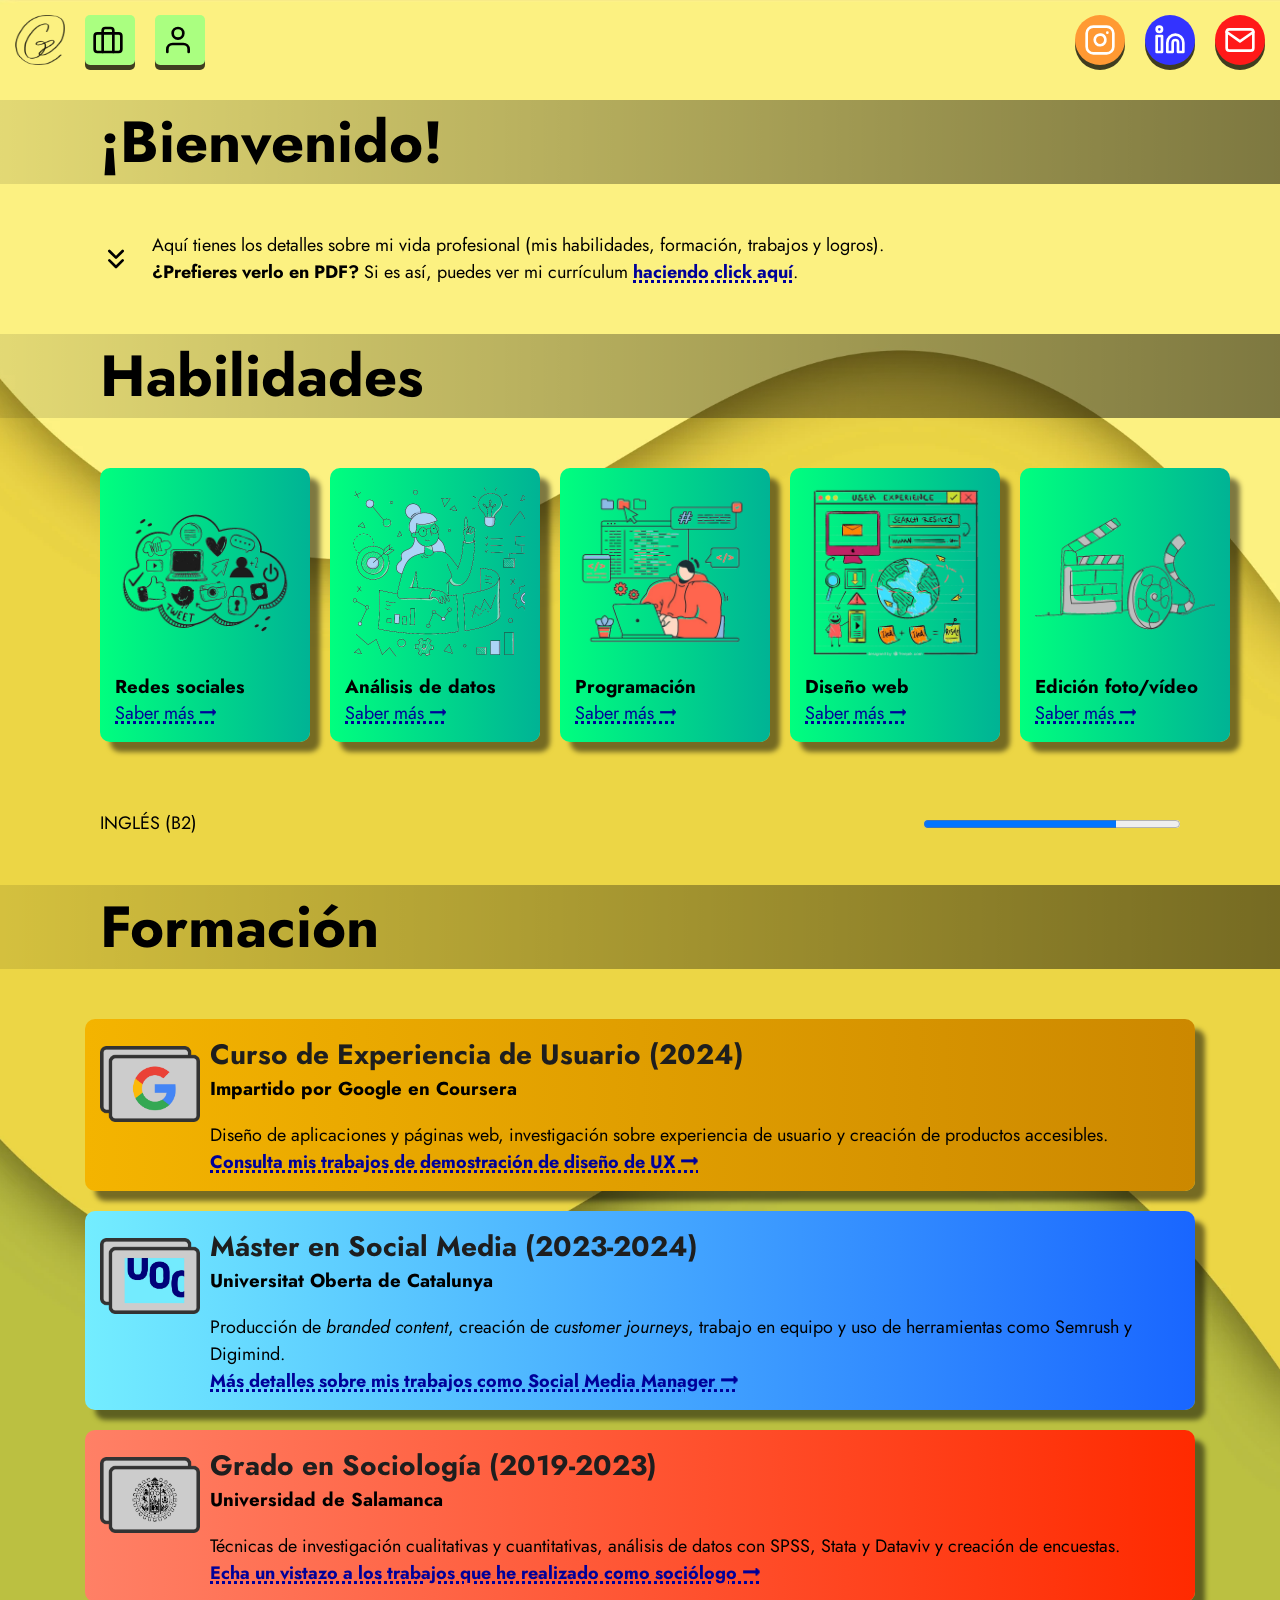
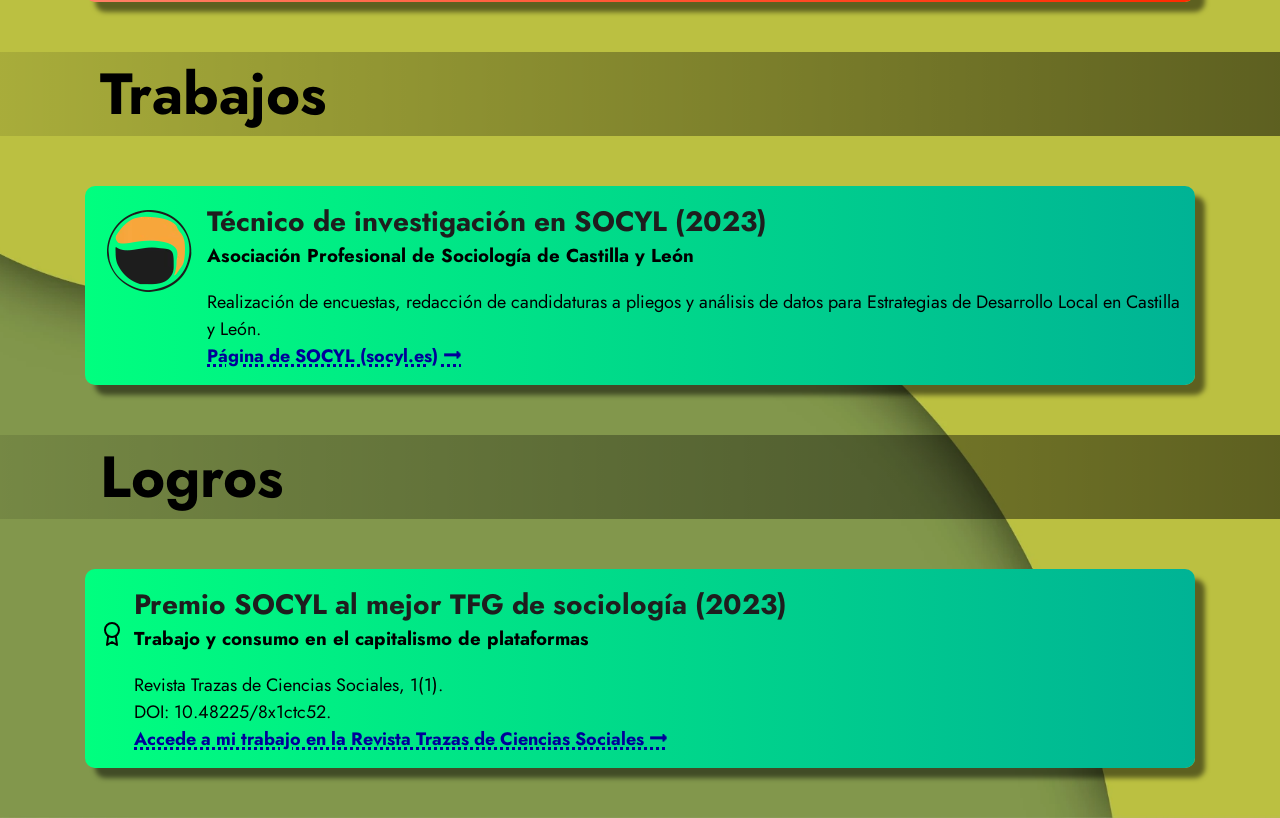
==== cv/index.html @ 86f01ad5 "Mejora de estilo en el CV (5)" ====
<!-- Background by soepratman on Freepik: https://www.freepik.com/free-vector/abstract-paper-cut-shape-wave-background_263023149.htm -->

<!-- "Social media photo" by Tracy LeBlanc on Pexels: https://www.pexels.com/photo/person-holding-iphone-showing-social-networks-folder-607812/ -->

<!-- "Data analysis" photo by upklyak on Freepik: https://www.freepik.com/free-vector/data-analysis-business-concept-doodle-analysts-office-people-work-together-research-statistics-charts-graphs-diagrams-sales-management-operational-reports-line-art-vector-illustration_22488926.htm -->

<!-- "Coding" photo by storyset on Freepik: https://www.freepik.com/free-vector/coding-concept-illustration_82635880.htm#fromView=search&page=2&position=16&uuid=553d18ad-f799-4202-9075-dafa875d6c04 -->

<!-- "Web design" photo by freepik on Freepik: https://www.freepik.com/free-vector/doodles-user-experience-elements_848541.htm#fromView=search&page=1&position=1&uuid=ef7c3ce8-d54f-4011-b3e0-079761cba2c1 -->

<!-- "Video editing" photo by freepik on Freepik: https://www.freepik.com/free-vector/hand-drawn-movie-theater-drawing-illustration_144644492.htm#fromView=search&page=1&position=0&uuid=a1c13c1f-f8a5-4d19-814b-1708a0fb0c94 -->

<head>
	<link rel="stylesheet" href="/assets/global.css">
	<link rel="stylesheet" href="index.css">
	<meta http-equiv="Content-Type" content="text/html; charset=utf-8">
	<meta name="viewport" content="width=device-width, initial-scale=1.0">

	<title>César Gutiérrez, UX</title>
</head>
<body onload="injectReusables()">
	<section class="screen" id="screen">
		<h1>¡Bienvenido!</h1>
		<div class="nopad list row">
			<img class="icon" src="/assets/img/icons/chevrons-down.svg">
			<div id="text">
				<p>Aquí tienes los detalles sobre mi vida profesional (mis habilidades, formación, trabajos y logros).<br>
				<b>¿Prefieres verlo en PDF?</b> Si es así, puedes ver mi currículum <a href="/assets/pdf/Currículum.pdf">haciendo click aquí</a>.</p>
			</div>
		</div>
		<h1>Habilidades</h1>
		<div class="list row">
			<div class="card vertical">
				<img src="/assets/img/skills/social-media.webp">
				<div class="description">
					<h3>Redes sociales</h3>
					<p><a href="">Saber más 🠖</a></p>
				</div>
			</div>
			<div class="card vertical">
				<img src="/assets/img/skills/data-analysis.webp">
				<div class="description">
					<h3>Análisis de datos</h3>
					<p><a href="">Saber más 🠖</a></p>
				</div>
			</div>
			<div class="card vertical">
				<img src="/assets/img/skills/coding.webp">
				<div class="description">
					<h3>Programación</h3>
					<p><a href="">Saber más 🠖</a></p>
				</div>
			</div>
			<div class="card vertical">
				<img src="/assets/img/skills/web-design.webp">
				<div class="description">
					<h3>Diseño web</h3>
					<p><a href="">Saber más 🠖</a></p>
				</div>
			</div>
			<div class="card vertical">
				<img src="/assets/img/skills/video-editing.webp">
				<div class="description">
					<h3>Edición foto/vídeo</h3>
					<p><a href="">Saber más 🠖</a></p>
				</div>
			</div>
		</div>
		<div class="nopad list row">
			<p>INGLÉS (B2)</p>
			<div class="separator"></div>
			<progress value="75" max="100"></progress>
		</div>
		<h1>Formación</h1>
		<div class="list col">
			<div class="card horizontal" id="google">
				<img src="/assets/img/acreditations/google.webp">
				<div class="description">
					<h2>Curso de Experiencia de Usuario (2024)</h2>
					<h3>Impartido por Google en Coursera</h3>
					<p>Diseño de aplicaciones y páginas web, investigación sobre experiencia de usuario y creación de productos accesibles.<br>
						<a href="">Consulta mis trabajos de demostración de diseño de UX 🠖</a></p>
				</div>
			</div>
			<div class="card horizontal" id="uoc">
				<img src="/assets/img/acreditations/uoc.webp">
				<div class="description">
					<h2>Máster en Social Media (2023-2024)</h2>
					<h3>Universitat Oberta de Catalunya</h3>
					<p>Producción de <i>branded content</i>, creación de <i>customer journeys</i>, trabajo en equipo y uso de herramientas como Semrush y Digimind.<br>
						<a href="">Más detalles sobre mis trabajos como Social Media Manager 🠖</a></p>
				</div>
			</div>
			<div class="card horizontal" id="usal">
				<img src="/assets/img/acreditations/usal.webp">
				<div class="description">
					<h2>Grado en Sociología (2019-2023)</h2>
					<h3>Universidad de Salamanca</h3>
					<p>Técnicas de investigación cualitativas y cuantitativas, análisis de datos con SPSS, Stata y Dataviv y creación de encuestas.<br>
						<a href="">Echa un vistazo a los trabajos que he realizado como sociólogo 🠖</a></p>
				</div>
			</div>
		</div>
		<h1>Trabajos</h1>
		<div class="list col">
			<div class="card horizontal" id="socyl">
				<img src="/assets/img/jobs/socyl.webp">
				<div class="description">
					<h2>Técnico de investigación en SOCYL (2023)</h2>
					<h3>Asociación Profesional de Sociología de Castilla y León</h3>
					<p>Realización de encuestas, redacción de candidaturas a pliegos y análisis de datos para Estrategias de Desarrollo Local en Castilla y León.<br>
						<a href="https://www.socyl.es/" target="_blank">Página de SOCYL (socyl.es) 🠖</a></p>
				</div>
			</div>
		</div>
		<h1>Logros</h1>
		<div class="list col">
			<div class="card horizontal" id="tfg">
				<img src="/assets/img/icons/award.svg">
				<div class="description">
					<h2>Premio SOCYL al mejor TFG de sociología (2023)</h2>
					<h3>Trabajo y consumo en el capitalismo de plataformas</h3>
					<p>
						Revista Trazas de Ciencias Sociales, 1(1).<br>
						DOI: 10.48225/8x1ctc52.<br>
						<a href="https://doi.org/10.48225/8x1ctc52" target="_blank">Accede a mi trabajo en la Revista Trazas de Ciencias Sociales 🠖</a>
					</p>
	</section>

	<!-- LOCAL -->
	<script src="/assets/global.js"></script>
</body>
---- assets/global.css ----
:root {
	--btn: rgb(170, 255, 128); /* aaff80 */
	--btn-pressed: rgb(250, 231, 135); /* fae787 */
	--lnk: rgb(0, 0, 153); /* 000099 */
	--lnk-hover: rgb(38, 0, 77); /* 26004D */
	--lnk-pressed: rgb(153, 153, 0); /* 999900 */
}

@font-face {
	font-family: "Jost*";
	src: url('/assets/fonts/Jost-400-Book.otf') format('opentype');
	font-weight: normal;
	font-style: normal;
}

@font-face {
	font-family: "Jost*";
	src: url('/assets/fonts/Jost-400-BookItalic.otf') format('opentype');
	font-weight: normal;
	font-style: italic;
}

@font-face {
	font-family: "Jost*";
	src: url('/assets/fonts/Jost-700-Bold.otf') format('opentype');
	font-weight: bold;
	font-style: normal;
}

@font-face {
	font-family: "Jost*";
	src: url('/assets/fonts/Jost-700-BoldItalic.otf') format('opentype');
	font-weight: bold;
	font-style: italic;
}

@font-face {
	font-family: "Charter";
	src: url('/assets/fonts/Charter-Regular.otf') format('opentype');
	font-weight: normal;
	font-style: normal;
}

@font-face {
	font-family: "Charter";
	src: url('/assets/fonts/Charter-RegularItalic.otf') format('opentype');
	font-weight: normal;
	font-style: italic;
}

@font-face {
	font-family: "Charter";
	src: url('/assets/fonts/Charter-Bold.otf') format('opentype');
	font-weight: bold;
	font-style: normal;
}

@font-face {
	font-family: "Charter";
	src: url('/assets/fonts/Charter-BoldItalic.otf') format('opentype');
	font-weight: bold;
	font-style: italic;
}

@font-face {
	font-family: "Lora";
	src: url('/assets/fonts/Lora-Regular.ttf') format('truetype');
	font-weight: normal;
	font-style: normal;
}

@font-face {
	font-family: "Lora";
	src: url('/assets/fonts/Lora-Bold.ttf') format('truetype');
	font-weight: bold;
	font-style: normal;
}

@font-face {
	font-family: "Lora";
	src: url('/assets/fonts/Lora-Italic.ttf') format('truetype');
	font-weight: normal;
	font-style: italic;
}

@font-face {
	font-family: "Lora";
	src: url('/assets/fonts/Lora-BoldItalic.ttf') format('truetype');
	font-weight: bold;
	font-style: italic;
}

@font-face {
	font-family: "Source Code Pro";
	src: url('/assets/fonts/SourceCodePro-Regular.otf') format('opentype');
	font-weight: normal;
	font-style: normal;
}

@font-face {
	font-family: "Source Code Pro";
	src: url('/assets/fonts/SourceCodePro-Italic.otf') format('opentype');
	font-weight: normal;
	font-style: italic;
}

@font-face {
	font-family: "Source Code Pro";
	src: url('/assets/fonts/SourceCodePro-Bold.otf') format('opentype');
	font-weight: bold;
	font-style: normal;
}

@font-face {
	font-family: "Source Code Pro";
	src: url('/assets/fonts/SourceCodePro-BoldIt.otf') format('opentype');
	font-weight: bold;
	font-style: italic;
}

html, body {
	/* Spacing */
	margin: 0px;
	padding: 0px;

	font-family: Jost*;
}

section {
	z-index: 1;
}

section.screen {
	/* Size (covers all screen) */
	height: 100%;
	
	/* Organization */
	display: flex;
	flex-direction: column;

	/* Styling */
	background-size: cover;
	background-repeat: no-repeat;
	background-position: bottom;

	/* Animation */
	transition: 1s;
}

span {
	display: inline;
}

button {
	display: block;
	cursor: pointer;
	background-color: var(--btn);
	border-radius: 5px;
	box-shadow: 0px 5px rgba(0, 0, 0, 0.75);

	font-family: "Jost*";
	font-size: 24px;
	padding: 4px;

	border: none;
	transition: 0.3s;
}

button:hover {
	filter: brightness(1.20);
}

button:active {
	background-color: var(--btn-pressed);
	box-shadow: 0px 1px rgba(0, 0, 0, 0.75);
	transform: translateY(2px);

	transition: 0.05s;
}

a {
	color: var(--lnk);
	font-weight: bold;
	text-decoration: 3px dotted underline;
	transition: 0.3s;
}

a:hover {
	color: var(--lnk-hover);
	transition: 0.2s;
}

a:active {
	color: var(--lnk-pressed);
}

h1 {
	color: black;

	font-family: "Jost*";
	font-size: 58px;
	font-weight: bold;

	margin: 0px;
}

h2 {
	color: rgb(30, 30, 30);

	font-family: "Jost*";
	font-size: 28px;
	font-weight: bold;

	margin: 0px;
	margin-bottom: 5px;
}

h3 {
	font-family: "Jost*";
	font-weight: bold;

	margin: 0px;
	margin-bottom: 5px;
}

p {
	font-family: "Jost*";
	font-size: 18px;
	line-height: 1.5;
}

.moved {
	transform: translateX(-100%);
	opacity: 0;
	transition: 1s;
}

.separator {
	flex-grow: 999;
}

.circle {
	border-radius: 50%;
}

.extra-text {
	opacity: 0;
	font-size: 0px;
	transition: 0.5s
}

*:hover > .extra-text {
	opacity: 1;
	padding-right: 5px;
	font-size: 24px;
	transition: 0.5s;
}

.no-underline {
	text-decoration-line: none;
}

#navbar {
	/* Size */
	max-height: 90px;

	/* Spacing */
	padding: 15px;
	gap: 20px;

	/* Position */
	position: fixed;
	top: 0;
	left: 0;
	right: 0;
	z-index: 998;

	/* Organization */
	display: flex;
	align-items: center;
}

#navbar button {
	/* Organization */
	display: flex;
	flex-direction: horizontal;
	justify-content: center;
	align-items: center;

	/* Styling */
	min-width: 50px;
	min-height: 50px;
	gap: 5px;
}

#navbar button img {
	height: 32px;
}

#navbar #signature {
	height: 50px;
	width: 50px;
}

/* Mobile devices */
@media (any-pointer: coarse) {
	.extra-text {
		display: none;
	}
}

/* Computer devices */
@media (any-pointer: fine) {
	
}
---- cv/index.css ----
:root {
	--usal-bgn: rgb(255,128,102);
	--usal-end: rgb(255,42,0);
	--uoc-bgn: rgb(115,237,255);
	--uoc-end: rgb(25,102,255);
	--google-bgn: rgb(244,180,0);
	--google-end: rgb(204,136,0);
}

@keyframes fadein {
	to { opacity: 1; }
}

section.screen {
	height: auto;

	padding-top: 100px;

	background-image: url('/assets/img/backgrounds/abstract-background-yellow.webp');
	background-position: top;

	opacity: 0;
	animation: fadein 1s;
	animation-fill-mode: forwards;
}

section.screen > * {
	padding-left: 100px;
	padding-right: 100px;
	margin-bottom: 30px;
}

h1 {
	background: linear-gradient(90deg, rgba(0, 0, 0, 0.1) 0%, rgba(0, 0, 0, 0.5) 100%);
}

progress {
	min-width: 20vw;
}

.icon {
	height: 32px;
}

.card {
	display: flex;
	flex-direction: row;

	padding: 15px;
	gap: 10px;

	background: linear-gradient(90deg, rgb(0,255,127) 0%, rgb(0,179,149) 100%);
	border-radius: 10px;
	box-shadow: 10px 10px 5px rgba(0, 0, 0, 0.5);

	transition: 0.33s;
}

.card:hover {
	translate: -5px -5px;
	box-shadow: 15px 15px 10px rgba(0, 0, 0, 0.5);
	transition: 0.33s;
}

.list {
	display: flex;
	gap: 20px;
	padding: 20px;
	align-items: center;
}

.list.col {
	flex-direction: column;
}

.list.col .card {
	min-width: 100%;
}

.list.row {
	flex-direction: row;
	overflow-x: scroll;
}

.list.row .card {
	min-height: 100%;
}

.vertical {
	display: flex;
	flex-direction: column;

	gap: 10px;
}

.vertical a {
	font-weight: normal;
}

.vertical img {
	width: 180px;
	height: 180px;
}

.vertical .description {
	display: flex;
	flex-direction: column;
	gap: 0px;
}

.vertical .description * {
	margin: 0px;
}

.horizontal img {
	object-fit: contain;
	max-width: 100;
	max-height: 100;
}

.horizontal .description {
	display: flex;
	flex-direction: column;
	gap: 0px;
}

.horizontal .description > * {
	margin: 0px;
}

.horizontal .description > h3 {
	margin-bottom: 20px;
}

.nopad {
	padding: 0px;
}

#usal {
	background: linear-gradient(90deg, var(--usal-bgn) 0%, var(--usal-end) 100%);
}

#uoc {
	background: linear-gradient(90deg, var(--uoc-bgn) 0%, var(--uoc-end) 100%);
}

#google {
	background: linear-gradient(90deg, var(--google-bgn) 0%, var(--google-end) 100%);
}
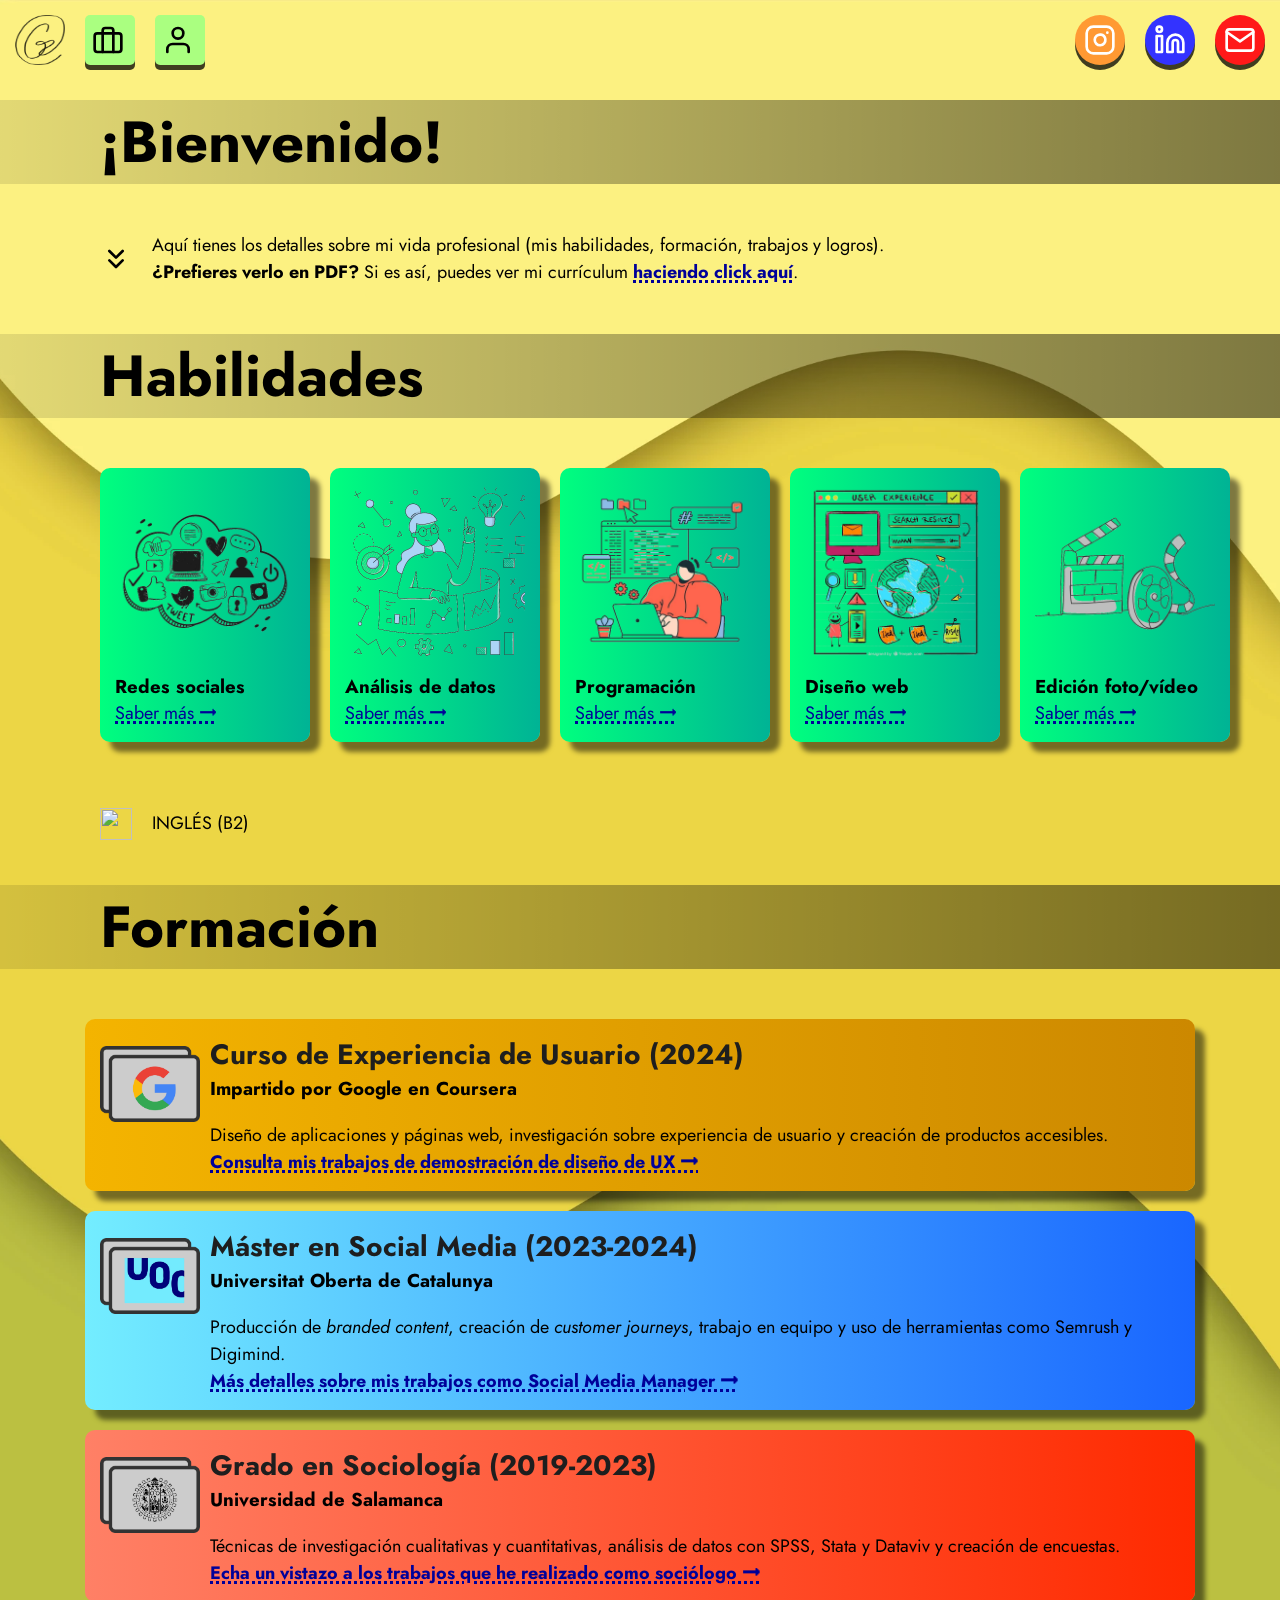
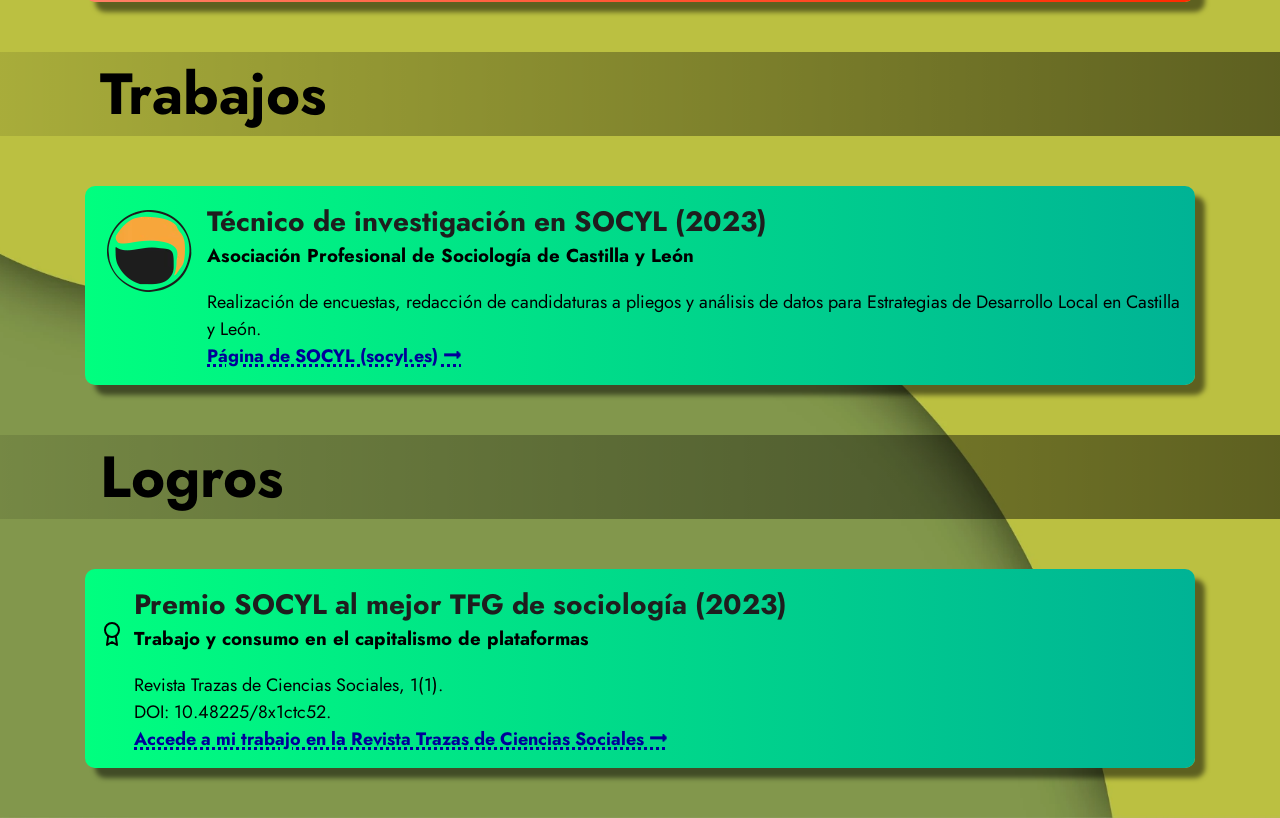
==== commit 88d32ac1: "Añadir inglés (2)" ====
--- a/cv/index.html
+++ b/cv/index.html
@@ -67,9 +67,8 @@
 			</div>
 		</div>
 		<div class="nopad list row">
+			<img class="icon" src="/assets/img/icons/chevrons-right.svg">
 			<p>INGLÉS (B2)</p>
-			<div class="separator"></div>
-			<progress value="75" max="100"></progress>
 		</div>
 		<h1>Formación</h1>
 		<div class="list col">
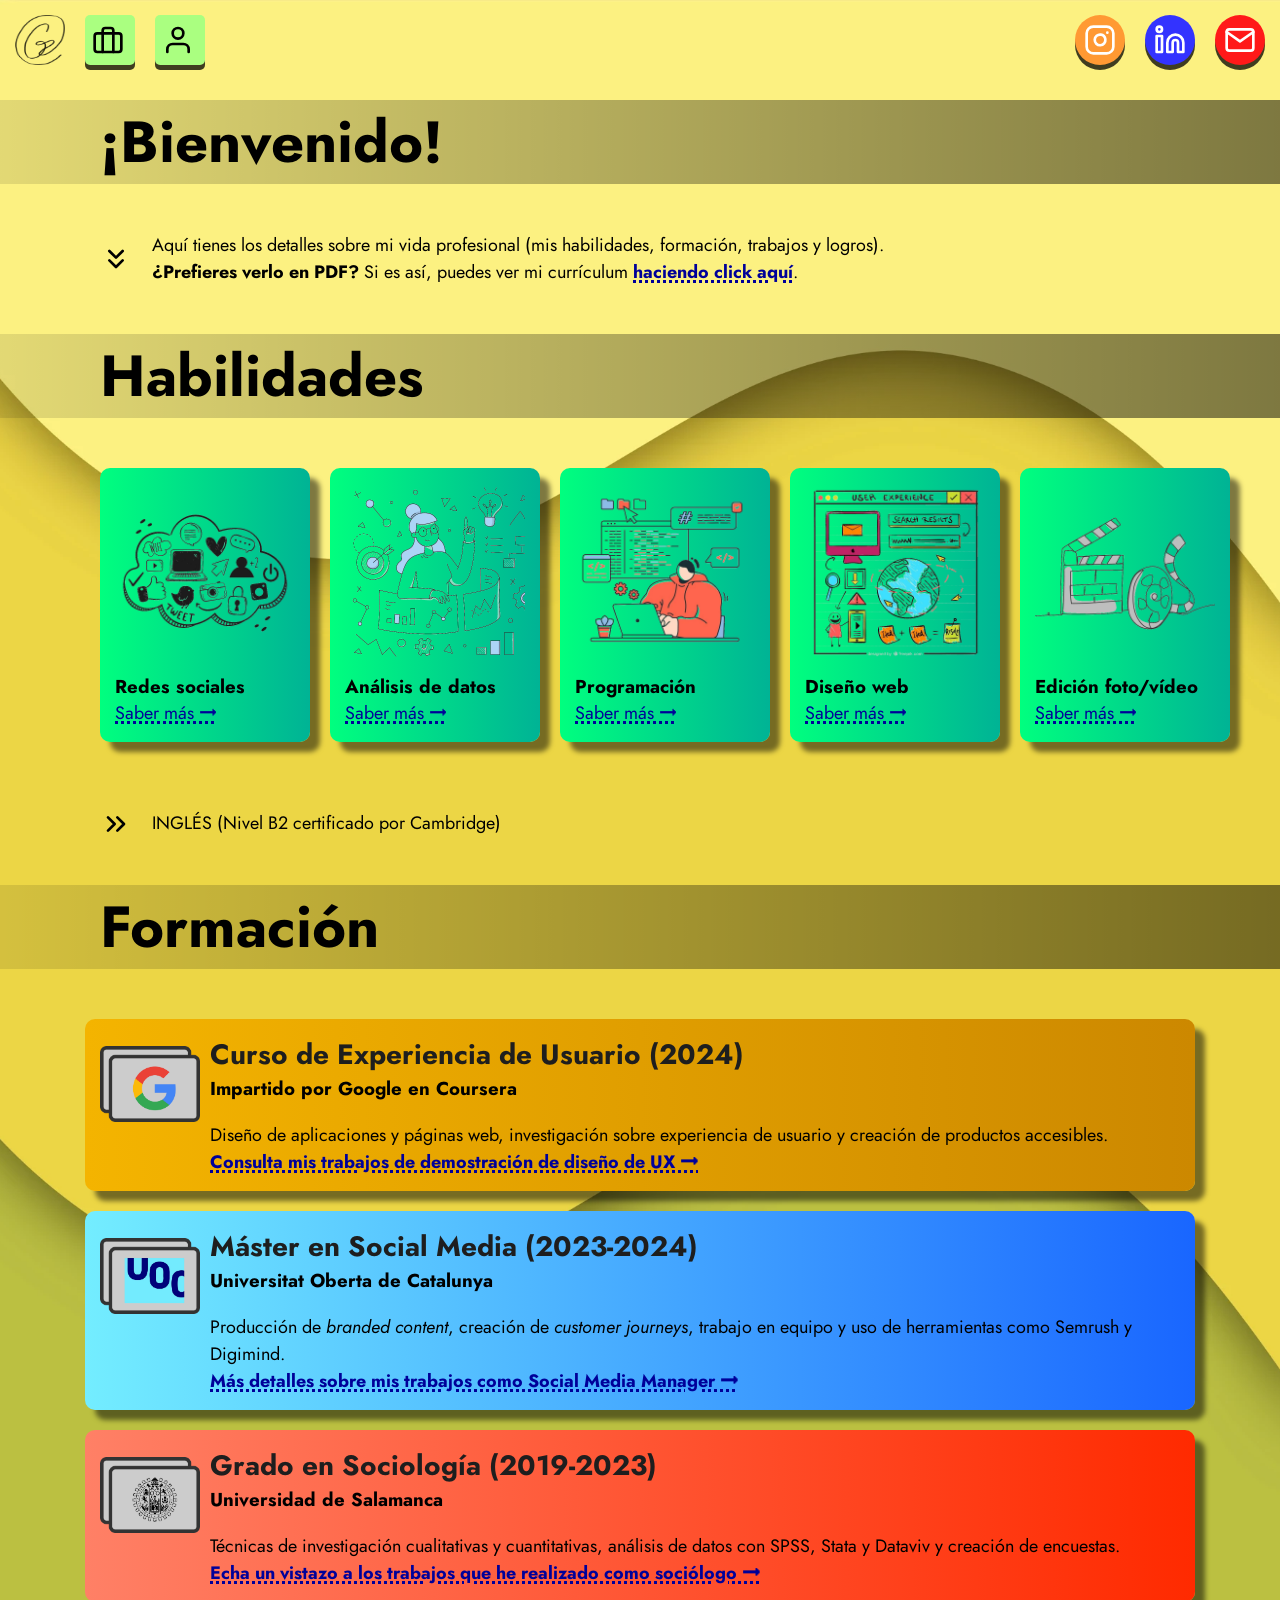
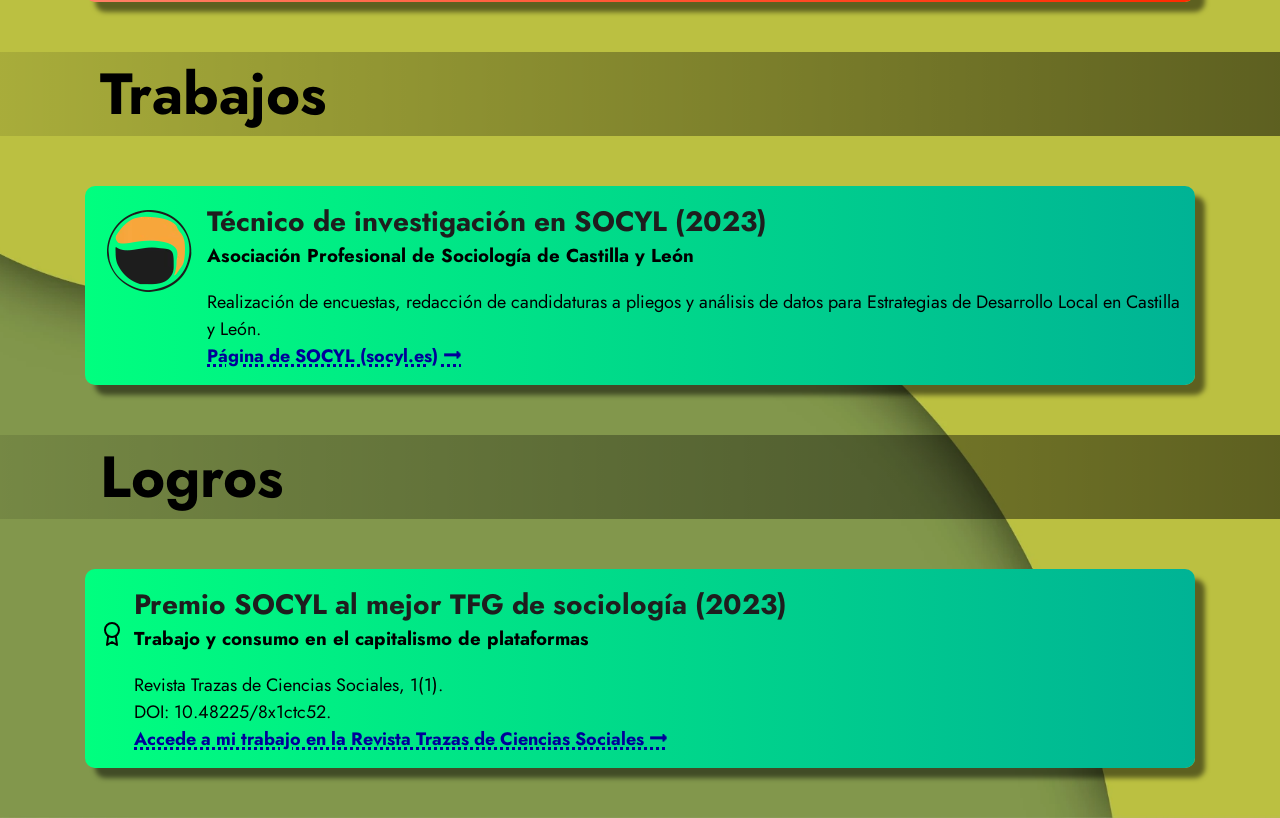
==== commit 8aee5a17: "Añadir inglés (3)" ====
--- a/cv/index.html
+++ b/cv/index.html
@@ -68,7 +68,7 @@
 		</div>
 		<div class="nopad list row">
 			<img class="icon" src="/assets/img/icons/chevrons-right.svg">
-			<p>INGLÉS (B2)</p>
+			<p>INGLÉS (Nivel B2 certificado por Cambridge)</p>
 		</div>
 		<h1>Formación</h1>
 		<div class="list col">
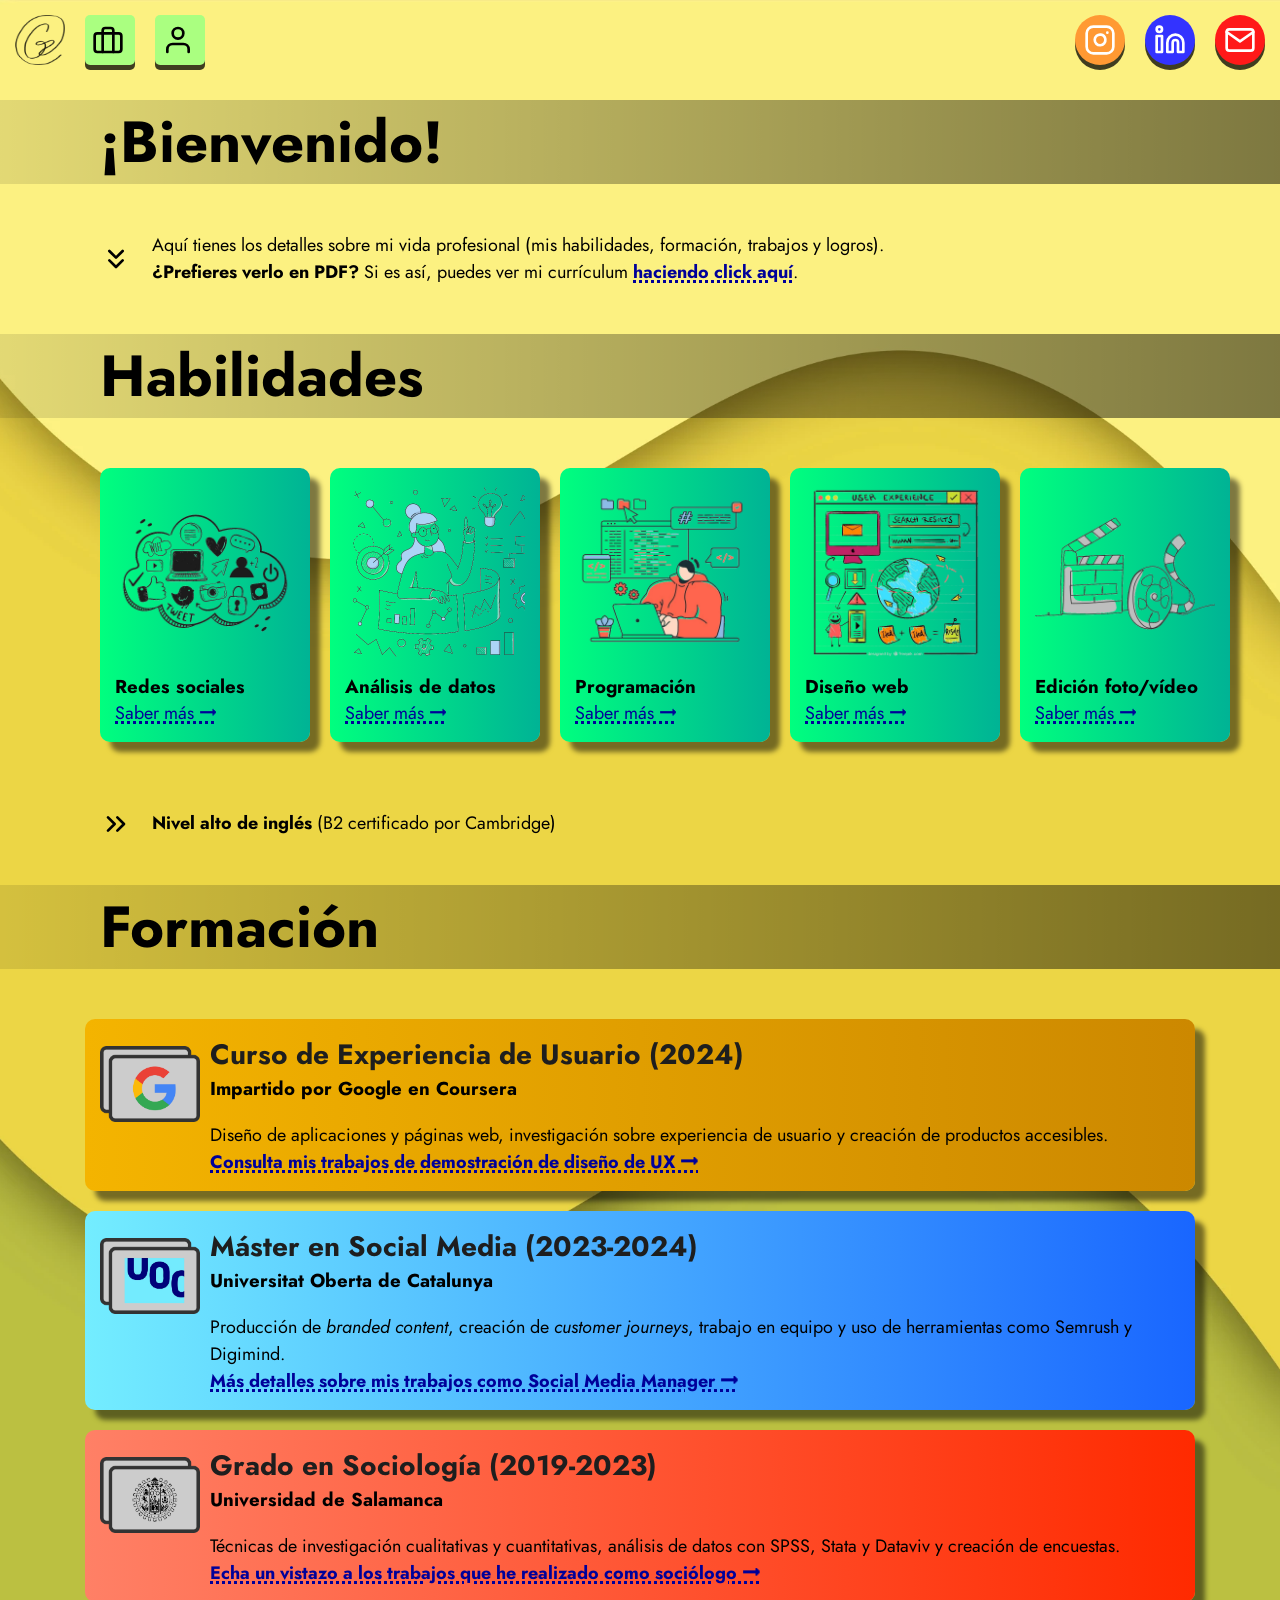
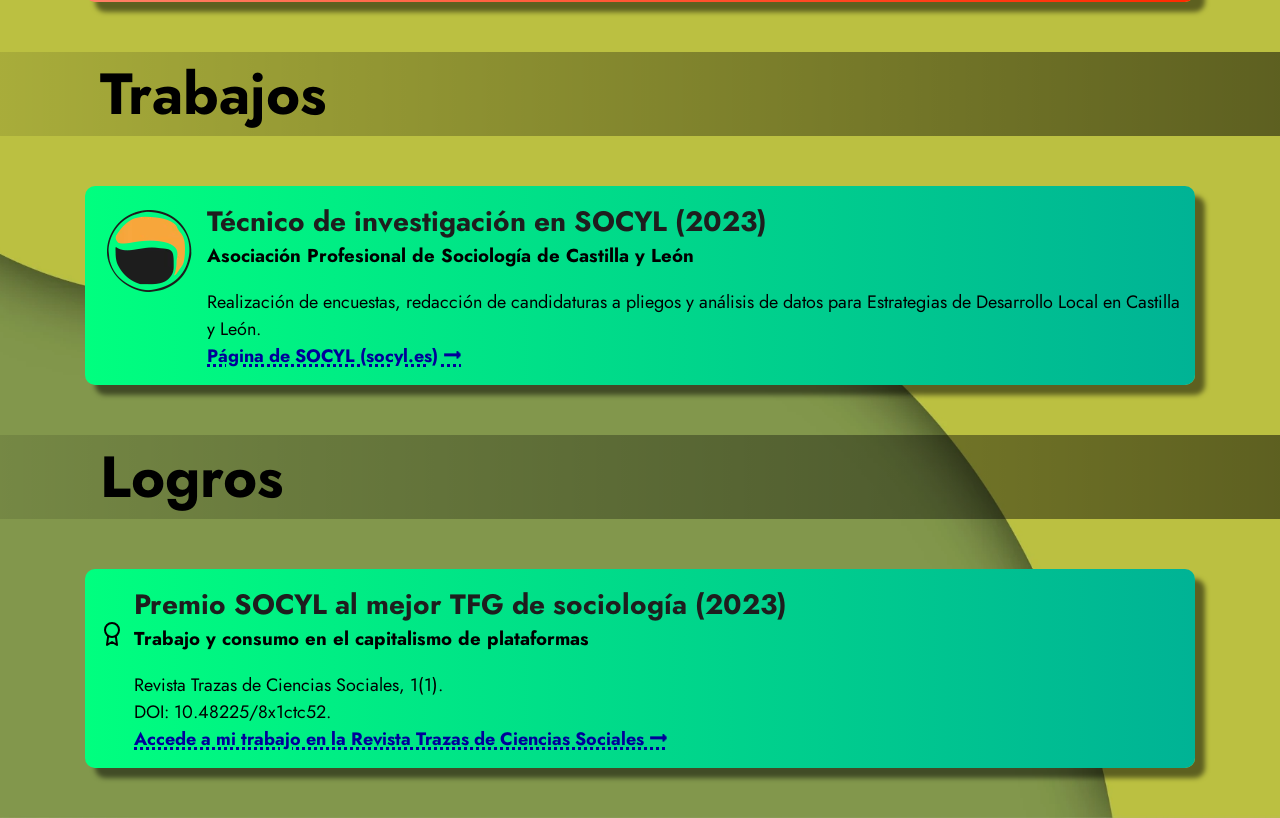
==== commit 14dd2d11: "Añadir inglés (4)" ====
--- a/cv/index.html
+++ b/cv/index.html
@@ -68,7 +68,7 @@
 		</div>
 		<div class="nopad list row">
 			<img class="icon" src="/assets/img/icons/chevrons-right.svg">
-			<p>INGLÉS (Nivel B2 certificado por Cambridge)</p>
+			<p><b>Nivel alto de inglés</b> (B2 certificado por Cambridge)</p>
 		</div>
 		<h1>Formación</h1>
 		<div class="list col">
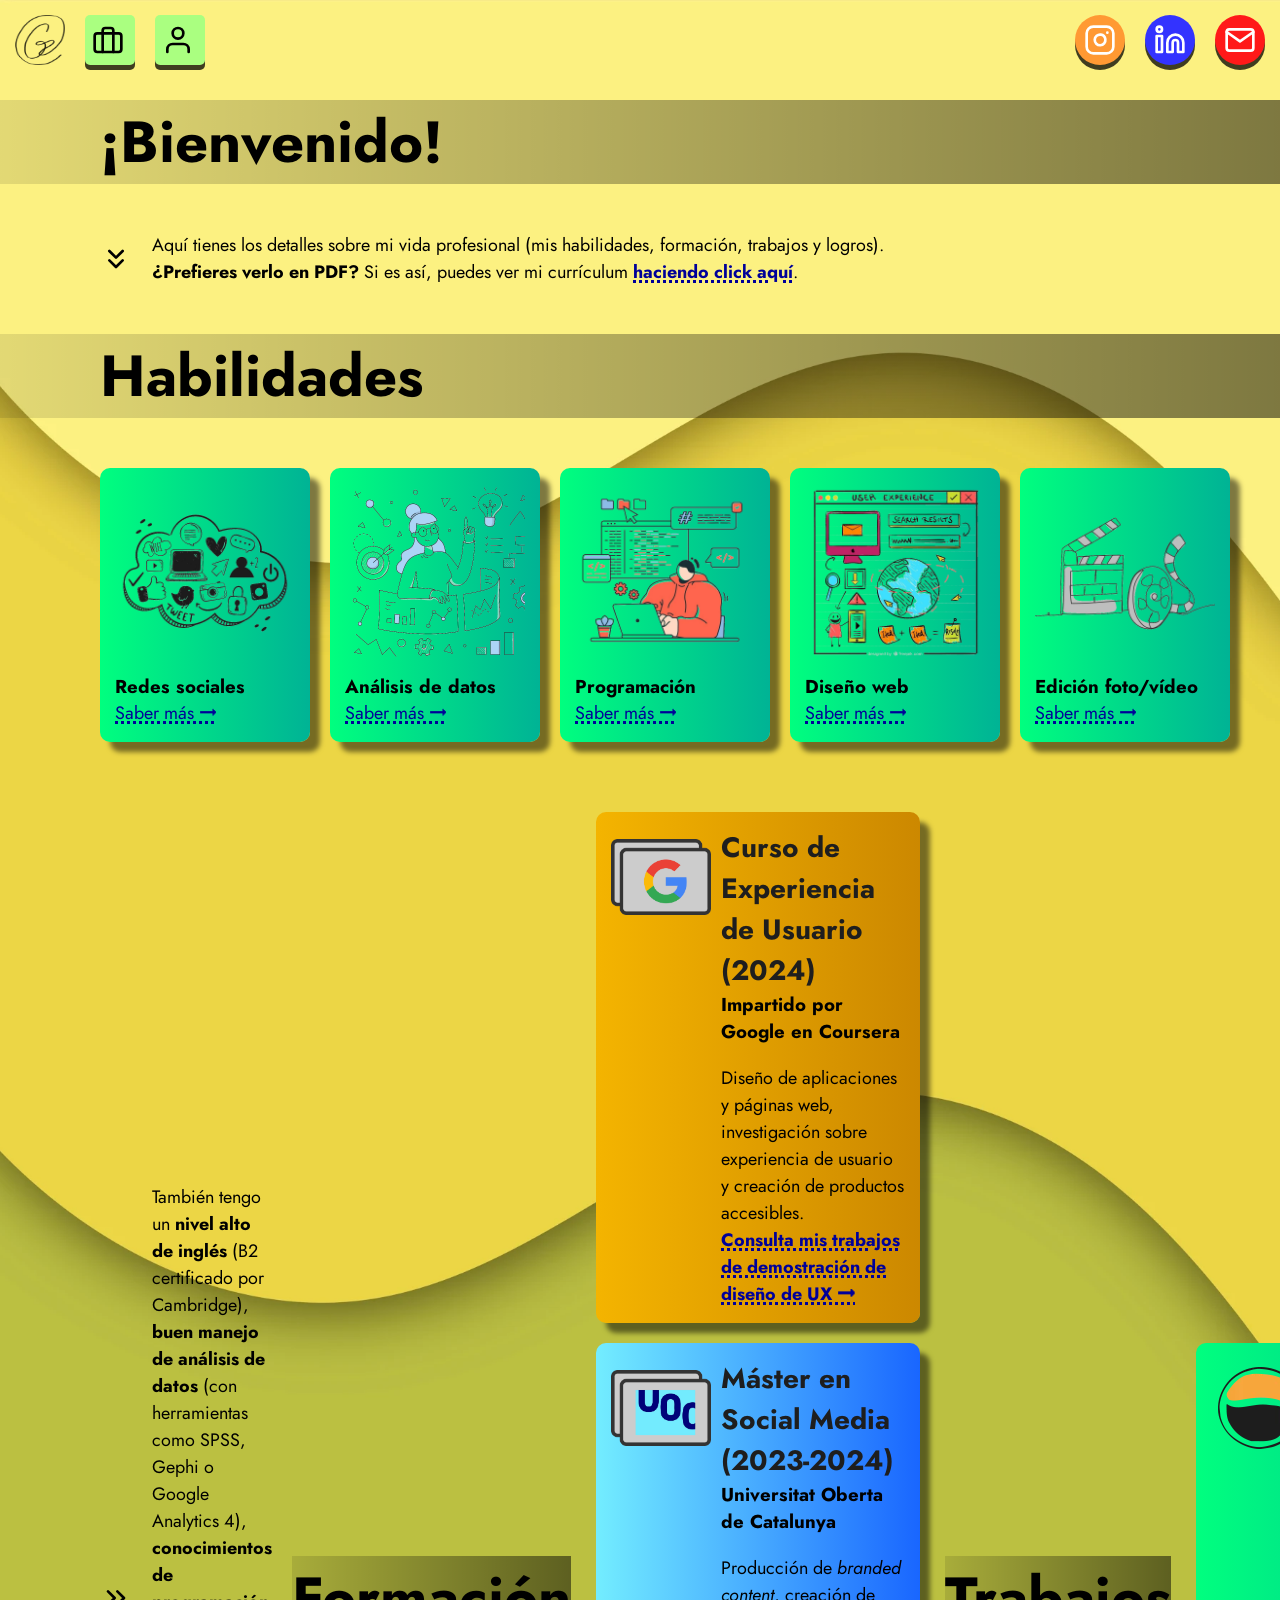
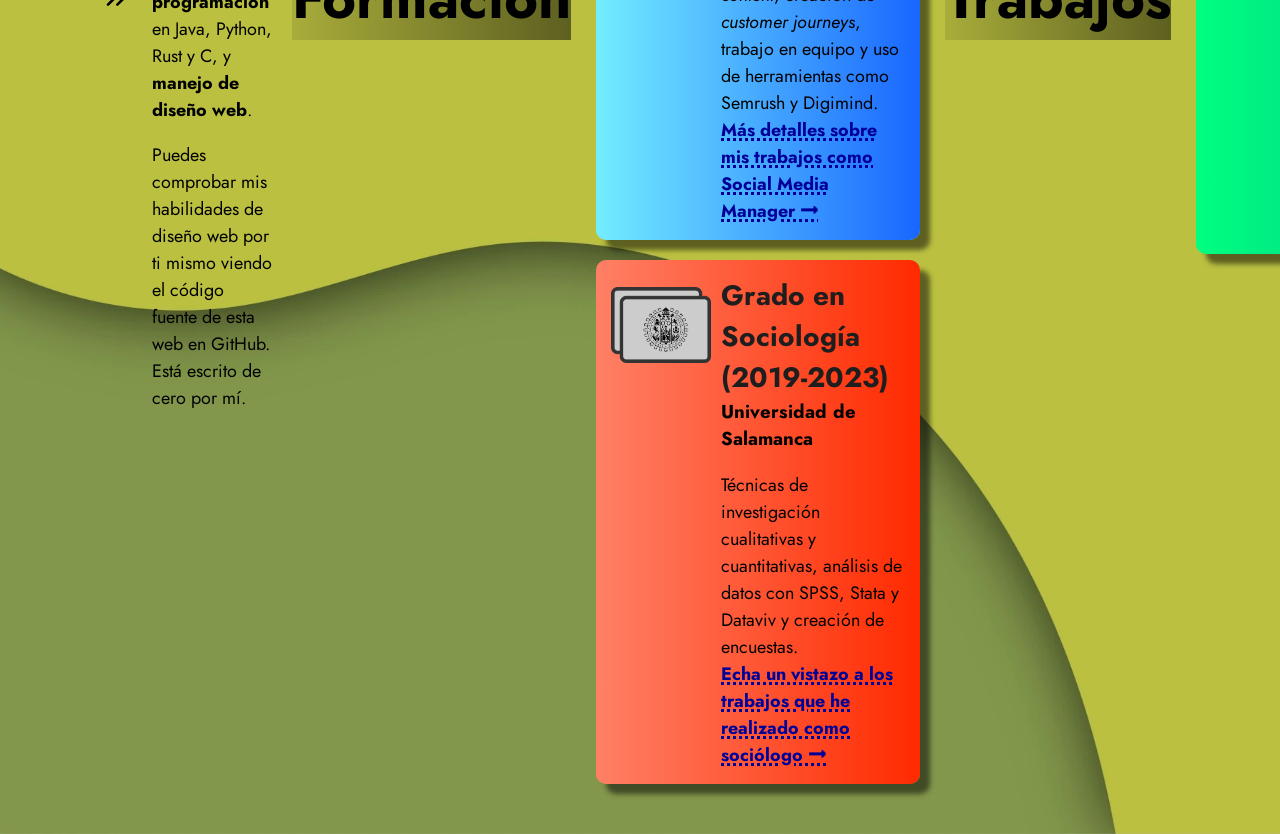
==== commit 2dbfec8c: "Añadir más habilidades" ====
--- a/cv/index.html
+++ b/cv/index.html
@@ -25,7 +25,7 @@
 			<img class="icon" src="/assets/img/icons/chevrons-down.svg">
 			<div id="text">
 				<p>Aquí tienes los detalles sobre mi vida profesional (mis habilidades, formación, trabajos y logros).<br>
-				<b>¿Prefieres verlo en PDF?</b> Si es así, puedes ver mi currículum <a href="/assets/pdf/Currículum.pdf">haciendo click aquí</a>.</p>
+				<b>¿Prefieres verlo en PDF?</b> Si es así, puedes ver mi currículum <a href="/assets/pdf/Currículum.pdf" target="_blank">haciendo click aquí</a>.</p>
 			</div>
 		</div>
 		<h1>Habilidades</h1>
@@ -68,7 +68,10 @@
 		</div>
 		<div class="nopad list row">
 			<img class="icon" src="/assets/img/icons/chevrons-right.svg">
-			<p><b>Nivel alto de inglés</b> (B2 certificado por Cambridge)</p>
+			<div id="text">
+				<p>También tengo un <b>nivel alto de inglés</b> (B2 certificado por Cambridge), <b>buen manejo de análisis de datos</b> (con herramientas como SPSS, Gephi o Google Analytics 4), <b>conocimientos de programación</b> en Java, Python, Rust y C, y <b>manejo de diseño web</b>.</p>
+				<p>Puedes comprobar mis habilidades de diseño web por ti mismo viendo el código fuente de esta web en GitHub. Está escrito de cero por mí.</p>
+				<!-- ¡Hola! :) -->
 		</div>
 		<h1>Formación</h1>
 		<div class="list col">
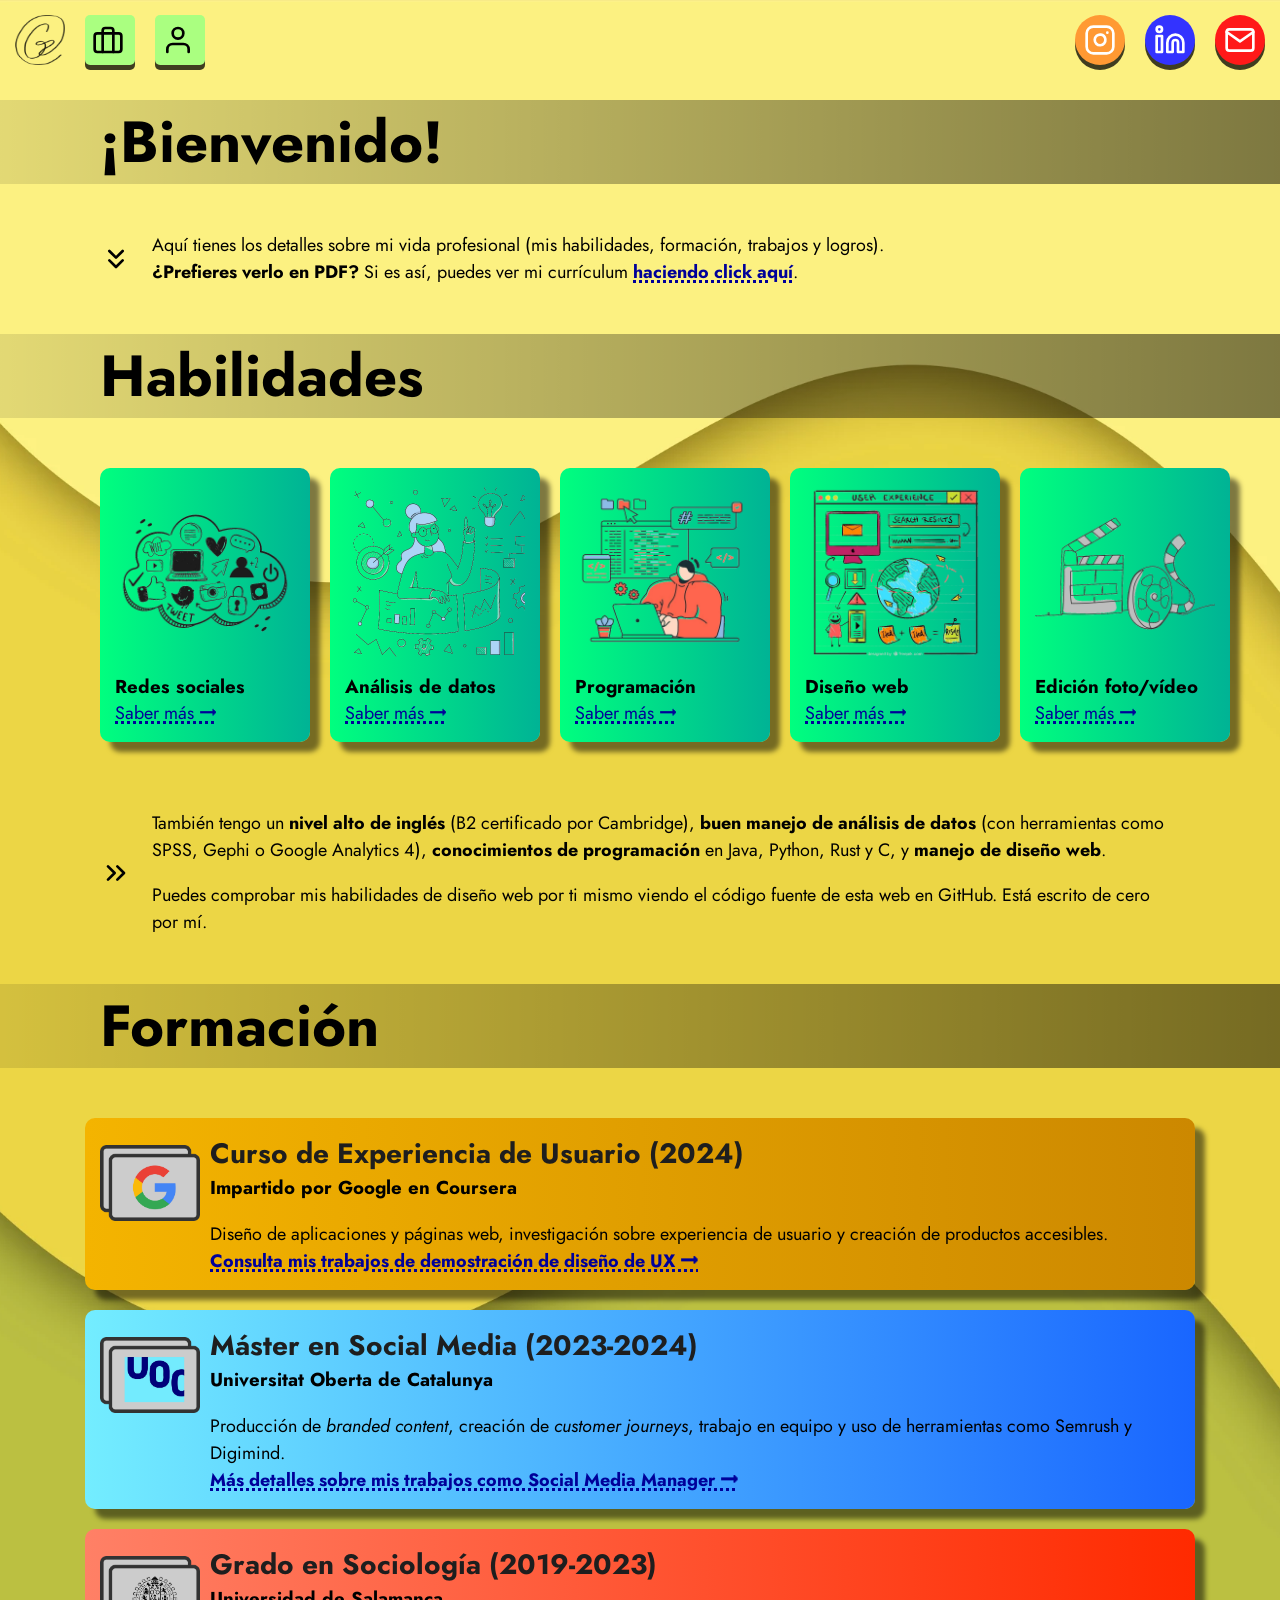
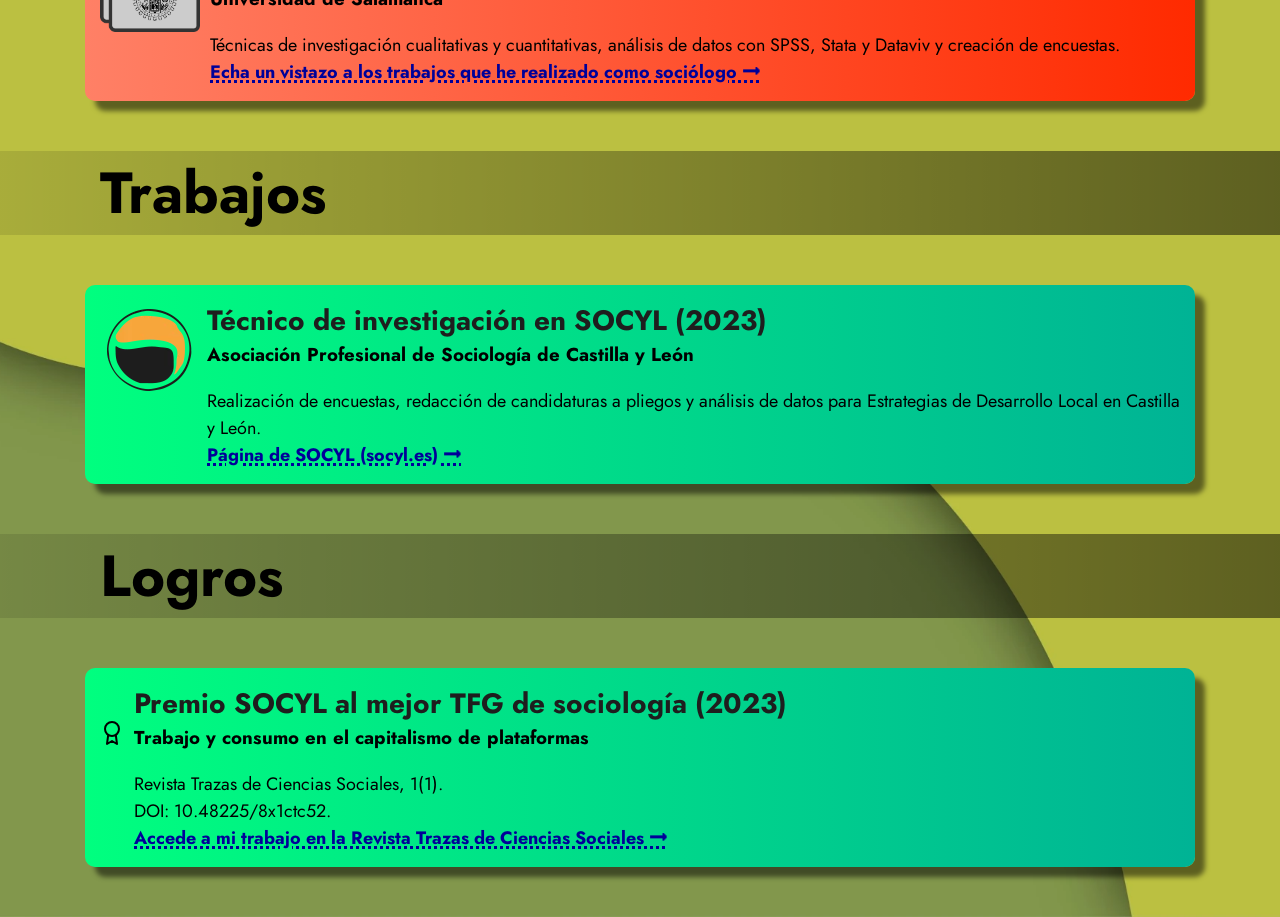
==== commit 78185ed7: "Añadir más habilidades (2)" ====
--- a/cv/index.html
+++ b/cv/index.html
@@ -72,6 +72,7 @@
 				<p>También tengo un <b>nivel alto de inglés</b> (B2 certificado por Cambridge), <b>buen manejo de análisis de datos</b> (con herramientas como SPSS, Gephi o Google Analytics 4), <b>conocimientos de programación</b> en Java, Python, Rust y C, y <b>manejo de diseño web</b>.</p>
 				<p>Puedes comprobar mis habilidades de diseño web por ti mismo viendo el código fuente de esta web en GitHub. Está escrito de cero por mí.</p>
 				<!-- ¡Hola! :) -->
+			</div>
 		</div>
 		<h1>Formación</h1>
 		<div class="list col">
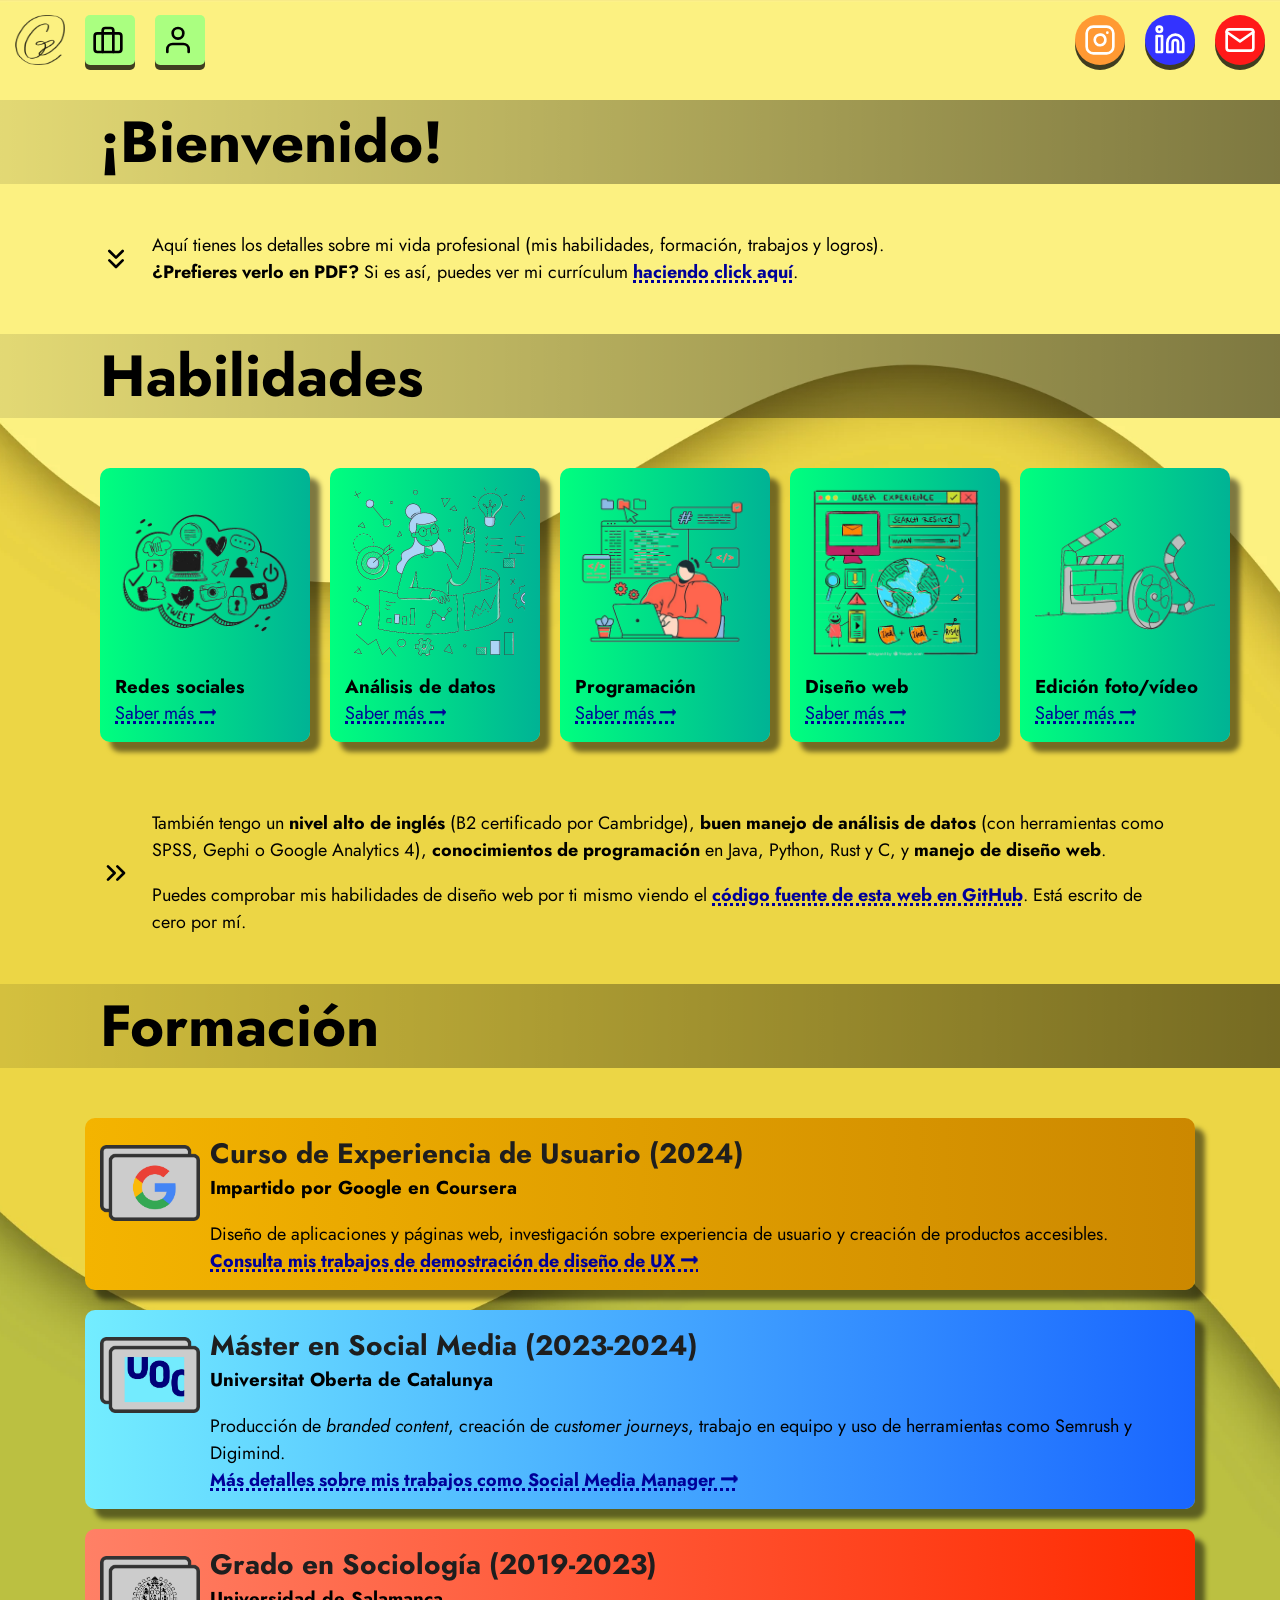
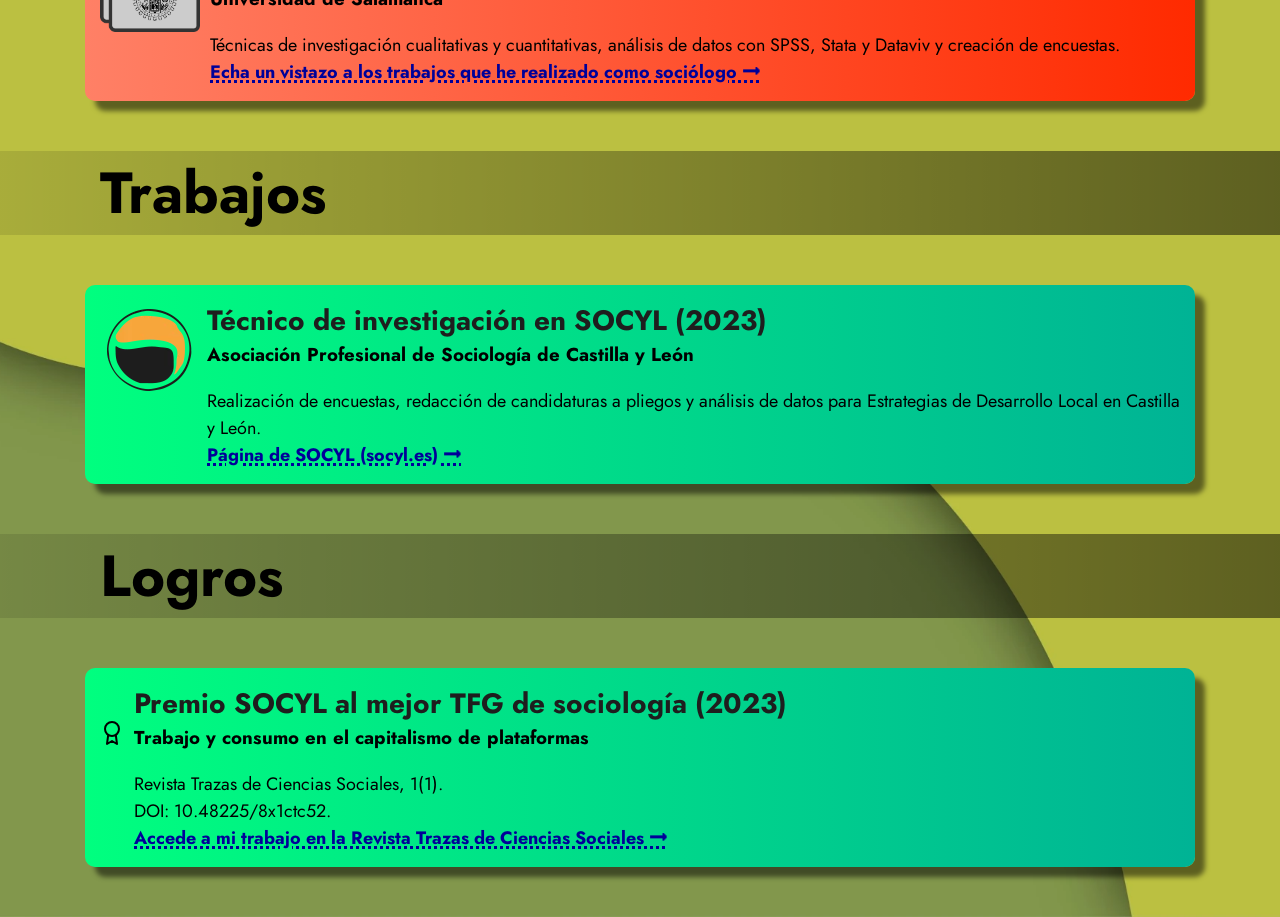
==== commit ff912242: "Añadir más habilidades (3)" ====
--- a/cv/index.html
+++ b/cv/index.html
@@ -70,7 +70,7 @@
 			<img class="icon" src="/assets/img/icons/chevrons-right.svg">
 			<div id="text">
 				<p>También tengo un <b>nivel alto de inglés</b> (B2 certificado por Cambridge), <b>buen manejo de análisis de datos</b> (con herramientas como SPSS, Gephi o Google Analytics 4), <b>conocimientos de programación</b> en Java, Python, Rust y C, y <b>manejo de diseño web</b>.</p>
-				<p>Puedes comprobar mis habilidades de diseño web por ti mismo viendo el código fuente de esta web en GitHub. Está escrito de cero por mí.</p>
+				<p>Puedes comprobar mis habilidades de diseño web por ti mismo viendo el <a target="_blank" href="https://github.com/cesar-gutierrez-perez/cesar-gutierrez-perez.github.io">código fuente de esta web en GitHub</a>. Está escrito de cero por mí.</p>
 				<!-- ¡Hola! :) -->
 			</div>
 		</div>
